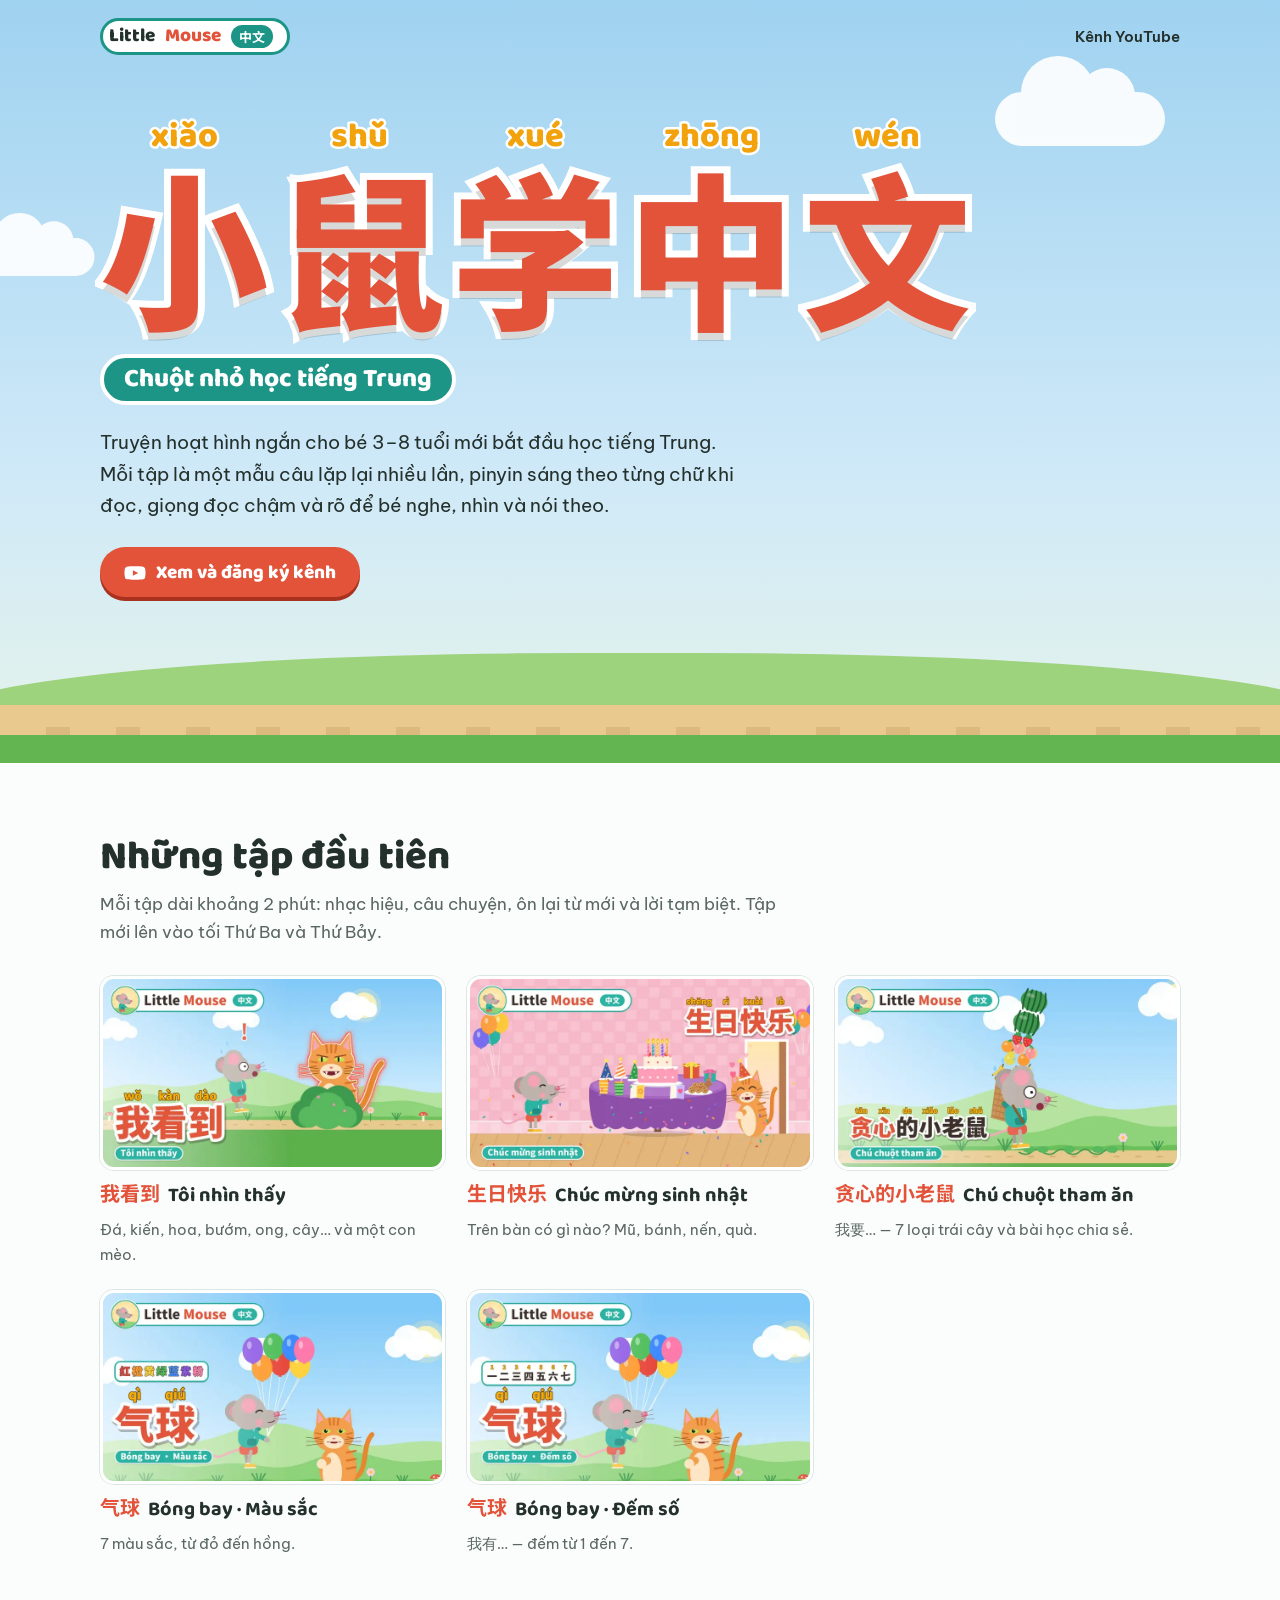
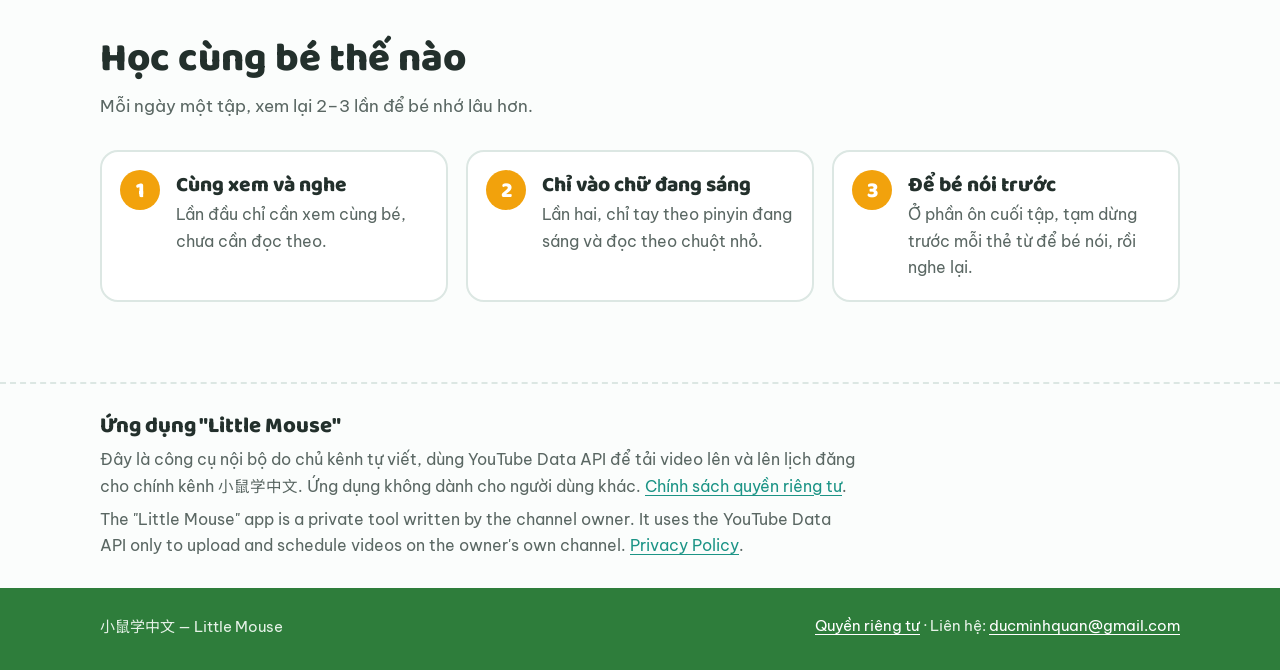
==== index.html @ 1909398d "Little Mouse homepage and privacy policy for the YouTube upload app Co-Authored-By: Claude Opus 5.5 " ====
<!doctype html>
<html lang="vi">
<head>
<meta charset="utf-8">
<meta name="viewport" content="width=device-width,initial-scale=1">
<title>Little Mouse · 小鼠学中文 — Tiếng Trung cho bé</title>
<meta name="description" content="Truyện hoạt hình ngắn giúp bé 3–8 tuổi bắt đầu học tiếng Trung: mỗi tập một mẫu câu, pinyin sáng theo giọng đọc chậm và rõ.">
<meta property="og:title" content="Little Mouse · 小鼠学中文">
<meta property="og:description" content="Học tiếng Trung cùng chuột nhỏ — truyện hoạt hình cho bé 3–8 tuổi.">
<meta property="og:image" content="https://ducminhquan.github.io/littlemouse/img/wo_kan_dao.webp">
<link rel="preconnect" href="https://fonts.googleapis.com">
<link rel="preconnect" href="https://fonts.gstatic.com" crossorigin>
<link rel="stylesheet" href="https://fonts.googleapis.com/css2?family=Baloo+2:wght@700;800&family=Be+Vietnam+Pro:wght@400;600&family=Noto+Sans+SC:wght@700;900&display=swap">
<link rel="stylesheet" href="style.css">
</head>
<body>

<header class="bar">
  <div class="wrap">
    <a class="logo" href="./">Little <span class="m">Mouse</span> <span class="tag" lang="zh">中文</span></a>
    <nav><a href="https://www.youtube.com/@littlemousechinese">Kênh YouTube</a></nav>
  </div>
</header>

<main>
  <section class="hero">
    <div class="cloud c1" aria-hidden="true"></div>
    <div class="cloud c2" aria-hidden="true"></div>
    <div class="wrap">
      <h1 class="title" lang="zh" aria-label="小鼠学中文 — Xiǎo shǔ xué Zhōngwén">
        <span class="ch" style="--i:0" aria-hidden="true"><span class="py">xiǎo</span><span class="hz">小</span></span>
        <span class="ch" style="--i:1" aria-hidden="true"><span class="py">shǔ</span><span class="hz">鼠</span></span>
        <span class="ch" style="--i:2" aria-hidden="true"><span class="py">xué</span><span class="hz">学</span></span>
        <span class="ch" style="--i:3" aria-hidden="true"><span class="py">zhōng</span><span class="hz">中</span></span>
        <span class="ch" style="--i:4" aria-hidden="true"><span class="py">wén</span><span class="hz">文</span></span>
      </h1>
      <p class="badge">Chuột nhỏ học tiếng Trung</p>
      <p class="lede">Truyện hoạt hình ngắn cho bé 3–8 tuổi mới bắt đầu học tiếng Trung. Mỗi tập là một mẫu câu lặp lại nhiều lần, pinyin sáng theo từng chữ khi đọc, giọng đọc chậm và rõ để bé nghe, nhìn và nói theo.</p>
      <a class="cta" href="https://www.youtube.com/@littlemousechinese?sub_confirmation=1">
        <svg viewBox="0 0 24 24" aria-hidden="true"><path fill="currentColor" d="M23 7.2a3 3 0 0 0-2.1-2.1C19 4.6 12 4.6 12 4.6s-7 0-8.9.5A3 3 0 0 0 1 7.2 31 31 0 0 0 .5 12 31 31 0 0 0 1 16.8a3 3 0 0 0 2.1 2.1c1.9.5 8.9.5 8.9.5s7 0 8.9-.5a3 3 0 0 0 2.1-2.1 31 31 0 0 0 .5-4.8 31 31 0 0 0-.5-4.8ZM9.7 15.1V8.9l5.8 3.1-5.8 3.1Z"/></svg>
        Xem và đăng ký kênh
      </a>
    </div>
    <div class="ground" aria-hidden="true"></div>
  </section>

  <section class="block">
    <div class="wrap">
      <h2>Những tập đầu tiên</h2>
      <p class="intro">Mỗi tập dài khoảng 2 phút: nhạc hiệu, câu chuyện, ôn lại từ mới và lời tạm biệt. Tập mới lên vào tối Thứ Ba và Thứ Bảy.</p>
      <ul class="eps">
        <li class="ep"><a href="https://www.youtube.com/@littlemousechinese">
          <img src="img/wo_kan_dao.webp" alt="Chuột nhỏ giật mình nhìn thấy con mèo sau bụi cây — tập 我看到" width="800" height="450" loading="lazy">
          <span class="t"><span lang="zh">我看到</span>Tôi nhìn thấy</span>
          <span class="s">Đá, kiến, hoa, bướm, ong, cây… và một con mèo.</span></a></li>
        <li class="ep"><a href="https://www.youtube.com/@littlemousechinese">
          <img src="img/sheng_ri_kuai_le.webp" alt="Tiệc sinh nhật của chuột nhỏ và bạn mèo — tập 生日快乐" width="800" height="450" loading="lazy">
          <span class="t"><span lang="zh">生日快乐</span>Chúc mừng sinh nhật</span>
          <span class="s">Trên bàn có gì nào? Mũ, bánh, nến, quà.</span></a></li>
        <li class="ep"><a href="https://www.youtube.com/@littlemousechinese">
          <img src="img/tan_xin_de_xiao_lao_shu.webp" alt="Chuột nhỏ ôm chồng trái cây cao ngất — tập 贪心的小老鼠" width="800" height="450" loading="lazy">
          <span class="t"><span lang="zh">贪心的小老鼠</span>Chú chuột tham ăn</span>
          <span class="s">我要… — 7 loại trái cây và bài học chia sẻ.</span></a></li>
        <li class="ep"><a href="https://www.youtube.com/@littlemousechinese">
          <img src="img/qi_qiu_mau_sac.webp" alt="Chuột nhỏ cầm chùm bóng bay nhiều màu — tập 气球 màu sắc" width="800" height="450" loading="lazy">
          <span class="t"><span lang="zh">气球</span>Bóng bay · Màu sắc</span>
          <span class="s">7 màu sắc, từ đỏ đến hồng.</span></a></li>
        <li class="ep"><a href="https://www.youtube.com/@littlemousechinese">
          <img src="img/qi_qiu_dem_so.webp" alt="Chuột nhỏ đếm bóng bay — tập 气球 đếm số" width="800" height="450" loading="lazy">
          <span class="t"><span lang="zh">气球</span>Bóng bay · Đếm số</span>
          <span class="s">我有… — đếm từ 1 đến 7.</span></a></li>
      </ul>
    </div>
  </section>

  <section class="block">
    <div class="wrap">
      <h2>Học cùng bé thế nào</h2>
      <p class="intro">Mỗi ngày một tập, xem lại 2–3 lần để bé nhớ lâu hơn.</p>
      <ol class="steps">
        <li><h3>Cùng xem và nghe</h3><p>Lần đầu chỉ cần xem cùng bé, chưa cần đọc theo.</p></li>
        <li><h3>Chỉ vào chữ đang sáng</h3><p>Lần hai, chỉ tay theo pinyin đang sáng và đọc theo chuột nhỏ.</p></li>
        <li><h3>Để bé nói trước</h3><p>Ở phần ôn cuối tập, tạm dừng trước mỗi thẻ từ để bé nói, rồi nghe lại.</p></li>
      </ol>
    </div>
  </section>

  <section class="app" id="app">
    <div class="wrap">
      <h2>Ứng dụng "Little Mouse"</h2>
      <p>Đây là công cụ nội bộ do chủ kênh tự viết, dùng YouTube Data API để tải video lên và lên lịch đăng cho chính kênh <span lang="zh">小鼠学中文</span>. Ứng dụng không dành cho người dùng khác. <a href="privacy.html">Chính sách quyền riêng tư</a>.</p>
      <p>The "Little Mouse" app is a private tool written by the channel owner. It uses the YouTube Data API only to upload and schedule videos on the owner's own channel. <a href="privacy.html">Privacy Policy</a>.</p>
    </div>
  </section>
</main>

<footer>
  <div class="wrap">
    <span><span lang="zh">小鼠学中文</span> — Little Mouse</span>
    <span><a href="privacy.html">Quyền riêng tư</a> · Liên hệ: <a href="mailto:ducminhquan@gmail.com">ducminhquan@gmail.com</a></span>
  </div>
</footer>

</body>
</html>
---- style.css ----
/* Little Mouse · 小鼠学中文 — palette taken from the episode thumbnails:
   sky, grass, tomato-red Hanzi, gold pinyin, the mouse's teal hoodie. */
:root {
  --sky: #CFE9F8;
  --sky-deep: #9FD2F0;
  --paper: #FBFDFC;
  --grass: #63B552;
  --grass-deep: #2E7D3B;
  --tomato: #E2533A;
  --gold: #F2A20C;
  --teal: #1C9486;
  --ink: #23302C;
  --muted: #5A6763;
  --line: #DCE7E3;
  --f-display: "Baloo 2", "Be Vietnam Pro", system-ui, sans-serif;
  --f-body: "Be Vietnam Pro", system-ui, -apple-system, "Segoe UI", sans-serif;
  --f-zh: "Noto Sans SC", "PingFang SC", "Microsoft YaHei", sans-serif;
}

* { box-sizing: border-box; }
html { -webkit-text-size-adjust: 100%; }
body { margin: 0; background: var(--paper); color: var(--ink); font: 17px/1.65 var(--f-body); }
img { max-width: 100%; display: block; }
a { color: var(--teal); text-underline-offset: 3px; }
a:focus-visible { outline: 3px solid var(--gold); outline-offset: 3px; border-radius: 4px; }
[lang="zh"] { font-family: var(--f-zh); }
h1, h2, h3 { font-family: var(--f-display); line-height: 1.12; margin: 0; text-wrap: balance; }
p { margin: 0; }
.wrap { width: min(1080px, 100% - 32px); margin-inline: auto; }

/* ---------- top bar ---------- */
.bar { position: absolute; inset: 0 0 auto; z-index: 2; padding-block: 18px; }
.bar .wrap { display: flex; justify-content: space-between; align-items: center; gap: 16px; }
.logo { display: inline-flex; align-items: center; gap: 10px; background: #fff; border: 3px solid var(--teal);
  border-radius: 999px; padding: 4px 14px 4px 6px; text-decoration: none; color: var(--ink);
  font: 800 19px/1 var(--f-display); }
.logo .m { color: var(--tomato); }
.logo .tag { font: 700 13px/1 var(--f-zh); color: #fff; background: var(--teal); border-radius: 999px; padding: 5px 8px; }
.bar nav a { font-weight: 600; font-size: 15px; color: var(--ink); text-decoration: none; }
.bar nav a:hover { text-decoration: underline; }

/* ---------- hero: the channel name read like an episode title ---------- */
.hero { position: relative; overflow: hidden; padding: 120px 0 0;
  background: linear-gradient(180deg, var(--sky-deep) 0%, var(--sky) 62%, #E6F4EA 100%); }
.cloud { position: absolute; width: 170px; height: 54px; background: #fff; border-radius: 999px; opacity: .92; }
.cloud::before, .cloud::after { content: ""; position: absolute; background: #fff; border-radius: 50%; }
.cloud::before { width: 74px; height: 74px; left: 26px; top: -36px; }
.cloud::after { width: 56px; height: 56px; left: 84px; top: -24px; }
.cloud.c1 { right: 9%; top: 92px; }
.cloud.c2 { left: -50px; top: 230px; transform: scale(.7); }

.title { position: relative; display: grid; grid-template-columns: repeat(5, auto); justify-content: start;
  column-gap: clamp(2px, .6vw, 10px); }
.ch { display: grid; justify-items: center; }
.py { font: 800 clamp(16px, 3vw, 34px)/1 var(--f-display); color: var(--gold);
  -webkit-text-stroke: 5px #fff; paint-order: stroke fill; margin-bottom: .18em; }
.hz { font: 900 clamp(56px, 13.5vw, 168px)/1 var(--f-zh); color: var(--tomato);
  -webkit-text-stroke: clamp(6px, 1.4vw, 14px) #fff; paint-order: stroke fill;
  text-shadow: 0 .05em 0 rgba(35, 48, 44, .18); }

/* karaoke sweep: each syllable lights up in turn, once, like the narration in the videos */
@media (prefers-reduced-motion: no-preference) {
  .py { animation: sing .5s ease-out both; animation-delay: calc(.35s + var(--i) * .42s); }
  .hz { animation: hop .5s cubic-bezier(.3, 1.6, .5, 1) both; animation-delay: calc(.35s + var(--i) * .42s); }
  @keyframes sing { from { color: #fff; } 40% { color: #FFE08A; } to { color: var(--gold); } }
  @keyframes hop { 0% { transform: translateY(0); } 45% { transform: translateY(-.08em); } 100% { transform: translateY(0); } }
}

.badge { display: inline-block; margin-top: 26px; background: var(--teal); color: #fff; border: 4px solid #fff;
  border-radius: 999px; padding: 6px 20px; font: 800 clamp(18px, 2.6vw, 26px)/1.2 var(--f-display); }
.lede { max-width: 34em; margin-top: 22px; font-size: clamp(17px, 2vw, 19px); }
.cta { display: inline-flex; align-items: center; gap: 10px; margin-top: 26px; background: var(--tomato); color: #fff;
  text-decoration: none; font: 800 19px/1 var(--f-display); padding: 15px 24px 13px; border-radius: 999px;
  box-shadow: 0 4px 0 #A9321F; }
.cta:hover { background: #D2462E; }
.cta:active { transform: translateY(2px); box-shadow: 0 2px 0 #A9321F; }
.cta svg { width: 22px; height: 22px; }

/* the path and the grass the mouse walks on in every episode */
.ground { position: relative; height: 110px; margin-top: 56px; }
.ground::before { content: ""; position: absolute; inset: 0 -5% 46px; background: #9ED37E; border-radius: 50% 50% 0 0 / 70px 70px 0 0; }
.ground::after { content: ""; position: absolute; inset: auto 0 0; height: 58px;
  background: repeating-linear-gradient(90deg, transparent 0 46px, rgba(160, 112, 50, .18) 46px 70px) 0 22px / 100% 8px no-repeat,
    linear-gradient(#E9C98E 0 30px, var(--grass) 30px); }

/* ---------- sections ---------- */
section.block { padding: 72px 0 8px; }
.block h2 { font-size: clamp(28px, 4vw, 40px); font-weight: 800; }
.block .intro { color: var(--muted); max-width: 40em; margin-top: 10px; }

.eps { list-style: none; margin: 30px 0 0; padding: 0; display: grid; gap: 22px;
  grid-template-columns: repeat(auto-fill, minmax(min(100%, 300px), 1fr)); }
.ep a { display: grid; gap: 10px; text-decoration: none; color: var(--ink); }
.ep img { width: 100%; height: auto; aspect-ratio: 16 / 9; object-fit: cover; border-radius: 14px; border: 3px solid #fff;
  box-shadow: 0 0 0 1px var(--line); }
.ep a:hover img { box-shadow: 0 0 0 3px var(--teal); }
.ep .t { font: 700 20px/1.25 var(--f-display); }
.ep .t span { font-family: var(--f-zh); color: var(--tomato); margin-right: 8px; }
.ep .s { color: var(--muted); font-size: 15px; }

.steps { list-style: none; margin: 30px 0 0; padding: 0; display: grid; gap: 18px;
  grid-template-columns: repeat(auto-fit, minmax(min(100%, 250px), 1fr)); counter-reset: s; }
.steps li { counter-increment: s; position: relative; padding: 22px 20px 20px 74px; background: #fff;
  border: 2px solid var(--line); border-radius: 18px; }
.steps li::before { content: counter(s); position: absolute; left: 18px; top: 18px; width: 40px; height: 40px;
  border-radius: 50%; background: var(--gold); color: #fff; font: 800 22px/42px var(--f-display); text-align: center; }
.steps h3 { font-size: 21px; font-weight: 800; margin-bottom: 4px; }
.steps p { color: var(--muted); font-size: 16px; }

.app { margin-top: 72px; padding: 30px 0; border-top: 2px dashed var(--line); }
.app .wrap { display: grid; gap: 8px; max-width: 760px; margin-left: max(16px, (100% - 1080px) / 2); }
.app h2 { font-size: 22px; font-weight: 800; }
.app p { color: var(--muted); font-size: 15.5px; }

footer { background: var(--grass-deep); color: #E6F2E8; padding: 26px 0 30px; font-size: 15px; }
footer .wrap { display: flex; flex-wrap: wrap; gap: 8px 22px; justify-content: space-between; }
footer a { color: #fff; }

/* ---------- privacy page ---------- */
.doc { padding: 120px 0 64px; }
.doc .wrap { max-width: 720px; }
.doc h1 { font-size: clamp(32px, 5vw, 46px); font-weight: 800; }
.doc .date { color: var(--muted); margin-top: 6px; }
.doc h2 { font-size: 22px; font-weight: 800; margin: 34px 0 8px; color: var(--grass-deep); }
.doc p + p { margin-top: 8px; }
.doc .en { color: var(--muted); font-size: 15.5px; }
.doc-top { background: linear-gradient(180deg, var(--sky-deep), var(--sky)); height: 96px; position: absolute; inset: 0 0 auto; }

@media (max-width: 560px) {
  .bar nav { display: none; }
  .hero { padding-top: 100px; }
  .cloud.c1 { top: 70px; right: -30px; transform: scale(.7); }
  .ground { height: 80px; margin-top: 40px; }
  section.block { padding-top: 56px; }
  .steps li { padding-left: 66px; }
}

/* keep the clouds behind the hero text */
.hero .wrap { position: relative; z-index: 1; }
@media (max-width: 560px) { .cloud.c2 { display: none; } .hz { font-size: 15.5vw; } }
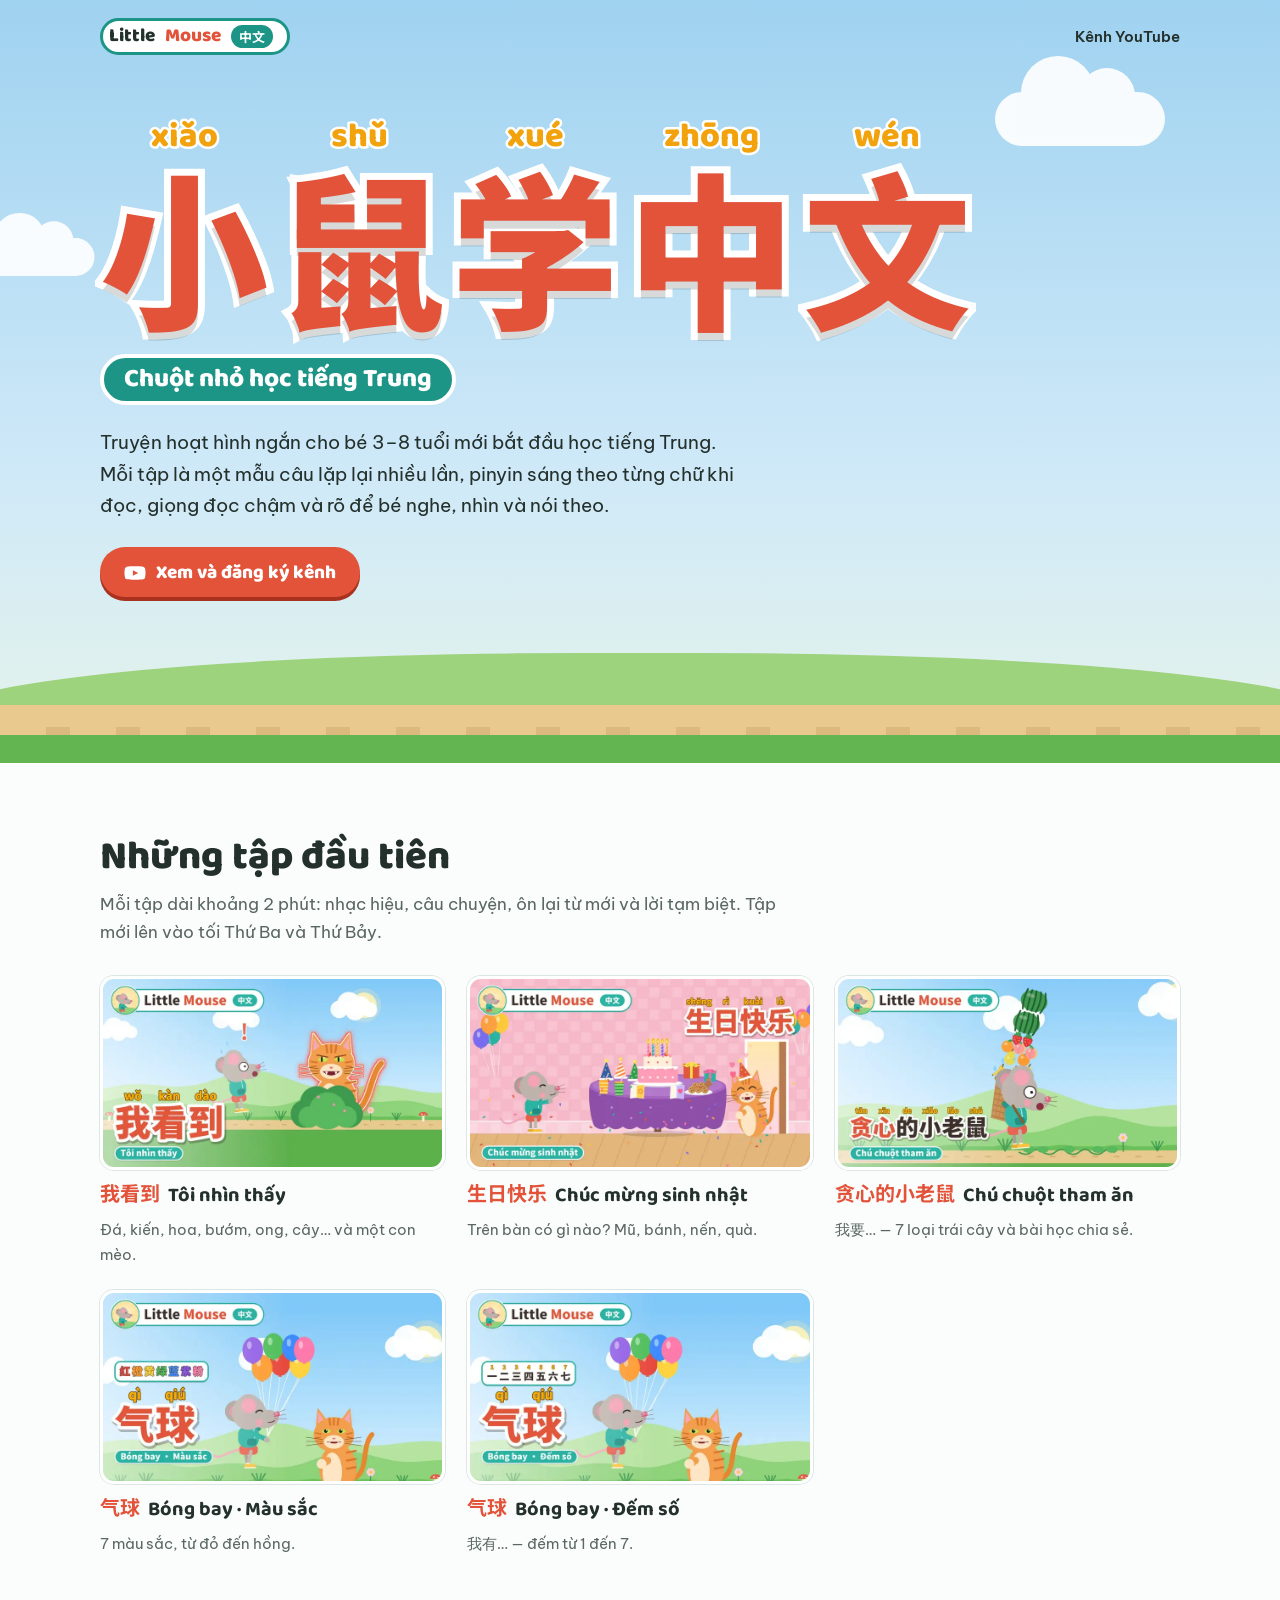
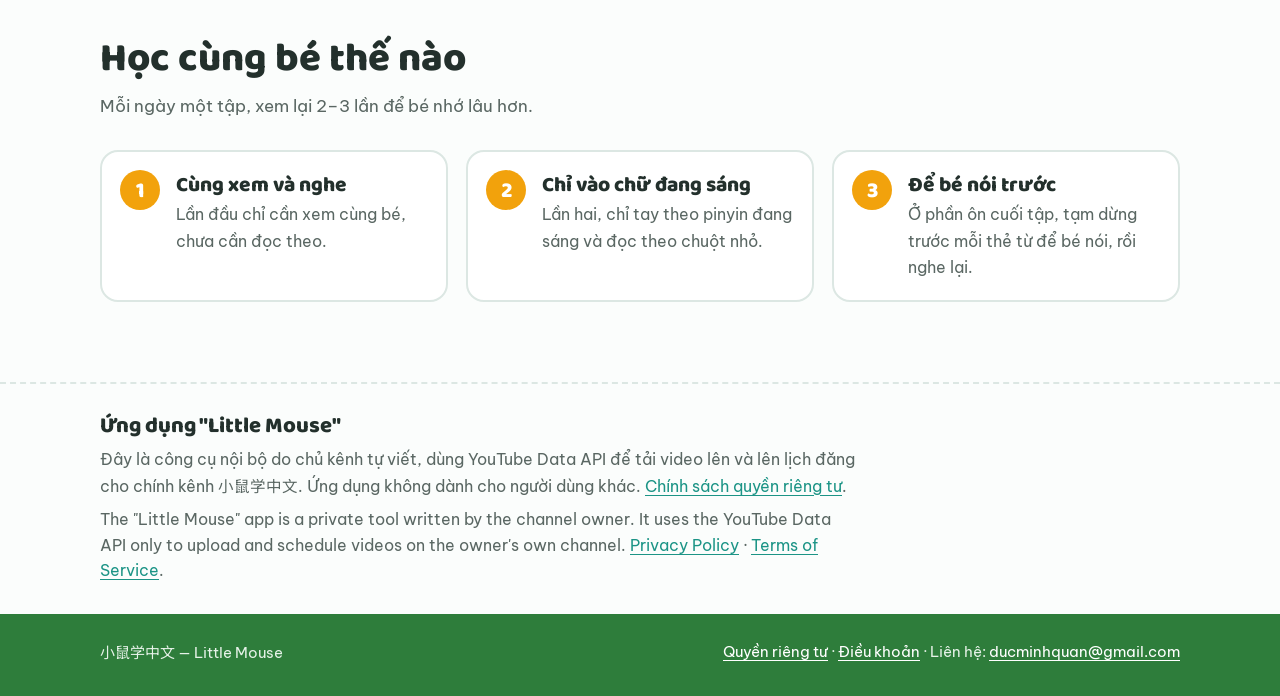
==== commit f67f4012: "Add Terms of Service page Co-Authored-By: Claude Opus 5.5 <noreply@anthropic.com> Claude-Session: ht" ====
--- a/index.html
+++ b/index.html
@@ -89,7 +89,7 @@
     <div class="wrap">
       <h2>Ứng dụng "Little Mouse"</h2>
       <p>Đây là công cụ nội bộ do chủ kênh tự viết, dùng YouTube Data API để tải video lên và lên lịch đăng cho chính kênh <span lang="zh">小鼠学中文</span>. Ứng dụng không dành cho người dùng khác. <a href="privacy.html">Chính sách quyền riêng tư</a>.</p>
-      <p>The "Little Mouse" app is a private tool written by the channel owner. It uses the YouTube Data API only to upload and schedule videos on the owner's own channel. <a href="privacy.html">Privacy Policy</a>.</p>
+      <p>The "Little Mouse" app is a private tool written by the channel owner. It uses the YouTube Data API only to upload and schedule videos on the owner's own channel. <a href="privacy.html">Privacy Policy</a> · <a href="terms.html">Terms of Service</a>.</p>
     </div>
   </section>
 </main>
@@ -97,7 +97,7 @@
 <footer>
   <div class="wrap">
     <span><span lang="zh">小鼠学中文</span> — Little Mouse</span>
-    <span><a href="privacy.html">Quyền riêng tư</a> · Liên hệ: <a href="mailto:ducminhquan@gmail.com">ducminhquan@gmail.com</a></span>
+    <span><a href="privacy.html">Quyền riêng tư</a> · <a href="terms.html">Điều khoản</a> · Liên hệ: <a href="mailto:ducminhquan@gmail.com">ducminhquan@gmail.com</a></span>
   </div>
 </footer>
 
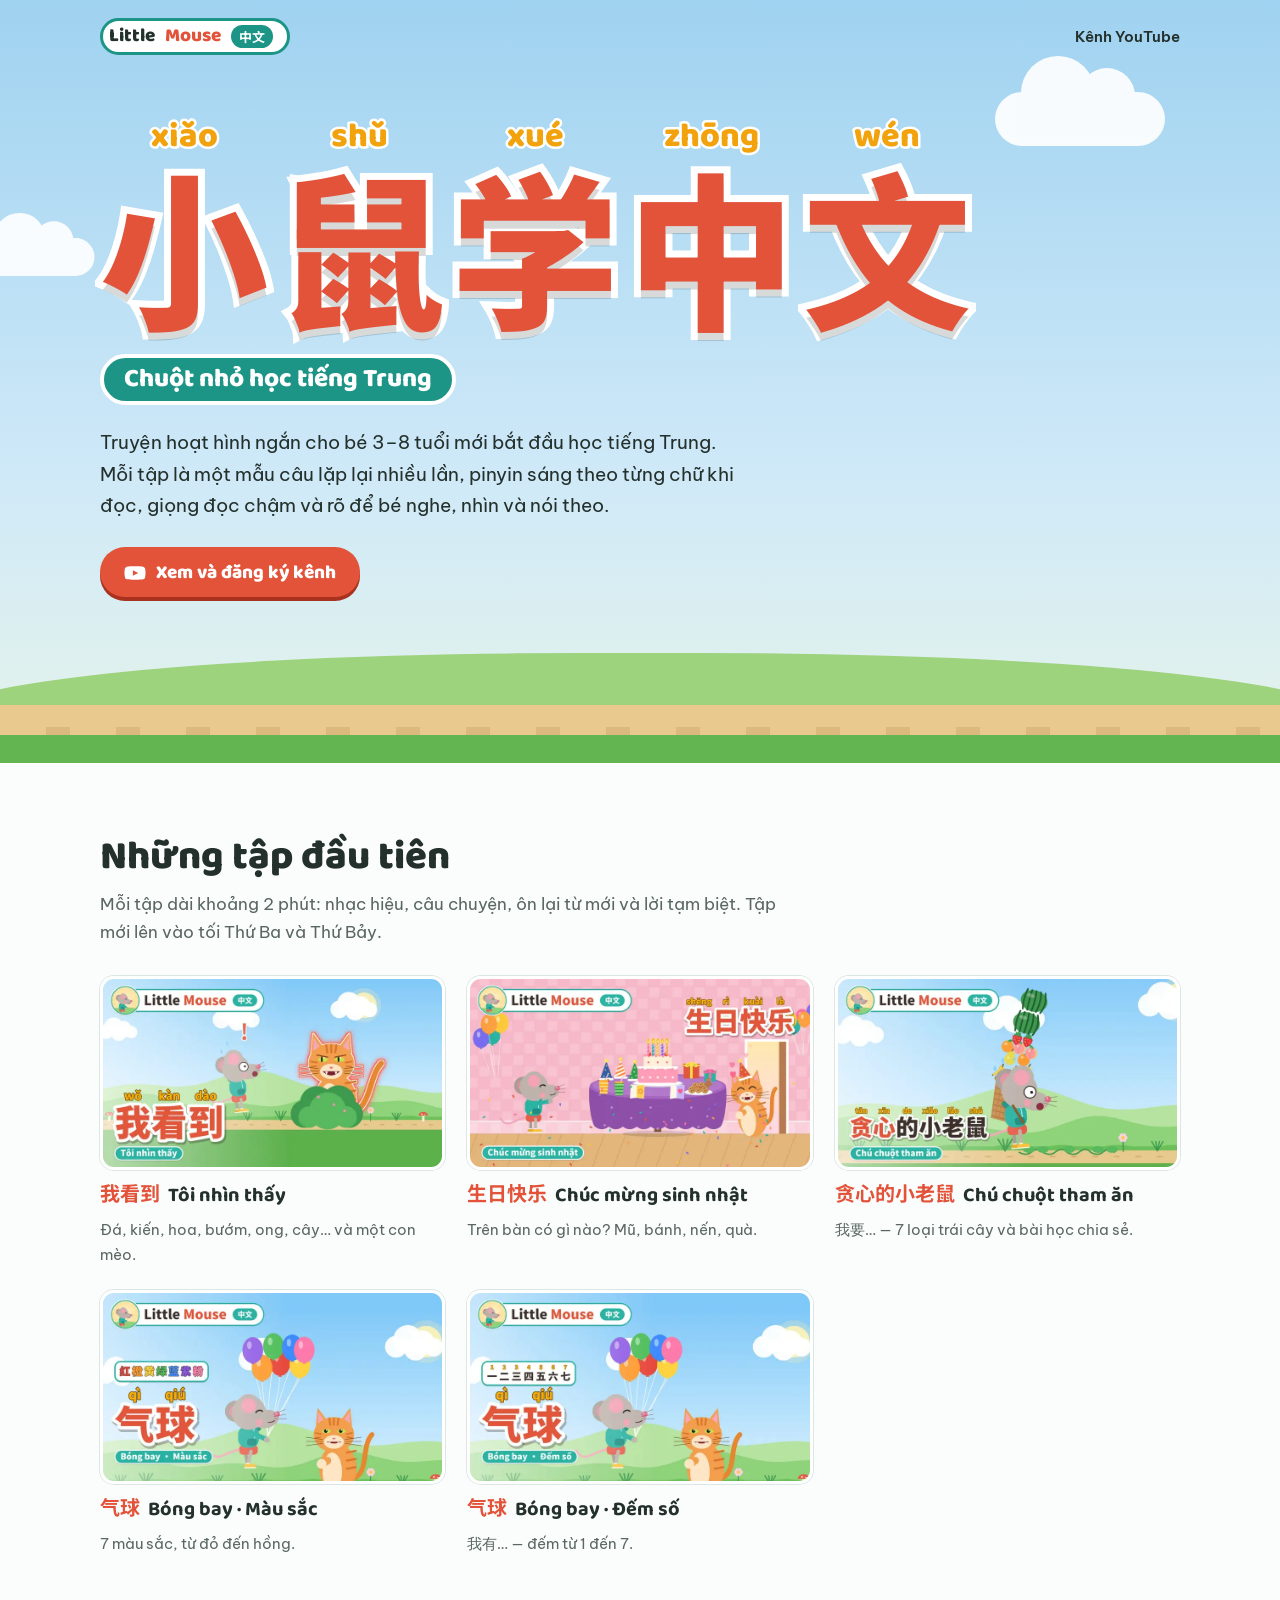
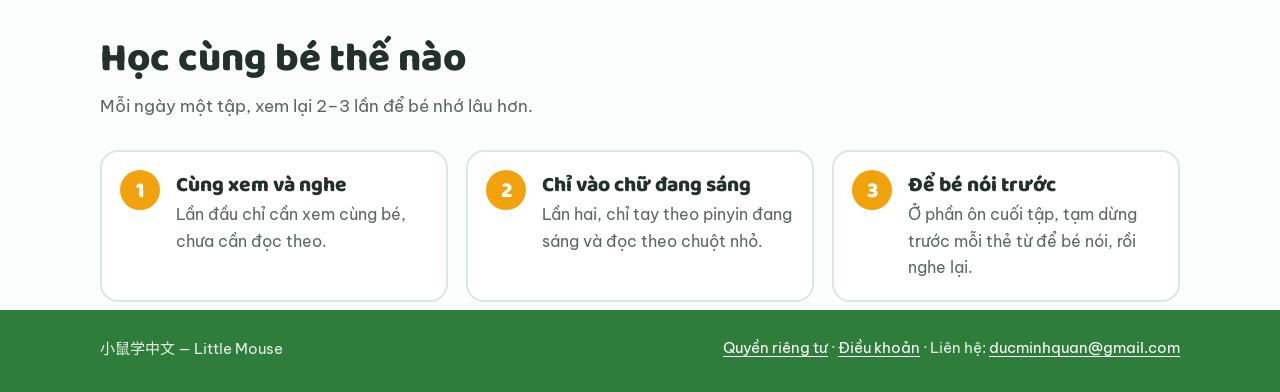
==== commit d04406bd: "Remove the app section from the homepage Co-Authored-By: Claude Opus 5.5 <noreply@anthropic.com> Cla" ====
--- a/index.html
+++ b/index.html
@@ -85,13 +85,6 @@
     </div>
   </section>
 
-  <section class="app" id="app">
-    <div class="wrap">
-      <h2>Ứng dụng "Little Mouse"</h2>
-      <p>Đây là công cụ nội bộ do chủ kênh tự viết, dùng YouTube Data API để tải video lên và lên lịch đăng cho chính kênh <span lang="zh">小鼠学中文</span>. Ứng dụng không dành cho người dùng khác. <a href="privacy.html">Chính sách quyền riêng tư</a>.</p>
-      <p>The "Little Mouse" app is a private tool written by the channel owner. It uses the YouTube Data API only to upload and schedule videos on the owner's own channel. <a href="privacy.html">Privacy Policy</a> · <a href="terms.html">Terms of Service</a>.</p>
-    </div>
-  </section>
 </main>
 
 <footer>
--- a/style.css
+++ b/style.css
@@ -107,11 +107,6 @@
 .steps h3 { font-size: 21px; font-weight: 800; margin-bottom: 4px; }
 .steps p { color: var(--muted); font-size: 16px; }
 
-.app { margin-top: 72px; padding: 30px 0; border-top: 2px dashed var(--line); }
-.app .wrap { display: grid; gap: 8px; max-width: 760px; margin-left: max(16px, (100% - 1080px) / 2); }
-.app h2 { font-size: 22px; font-weight: 800; }
-.app p { color: var(--muted); font-size: 15.5px; }
-
 footer { background: var(--grass-deep); color: #E6F2E8; padding: 26px 0 30px; font-size: 15px; }
 footer .wrap { display: flex; flex-wrap: wrap; gap: 8px 22px; justify-content: space-between; }
 footer a { color: #fff; }
